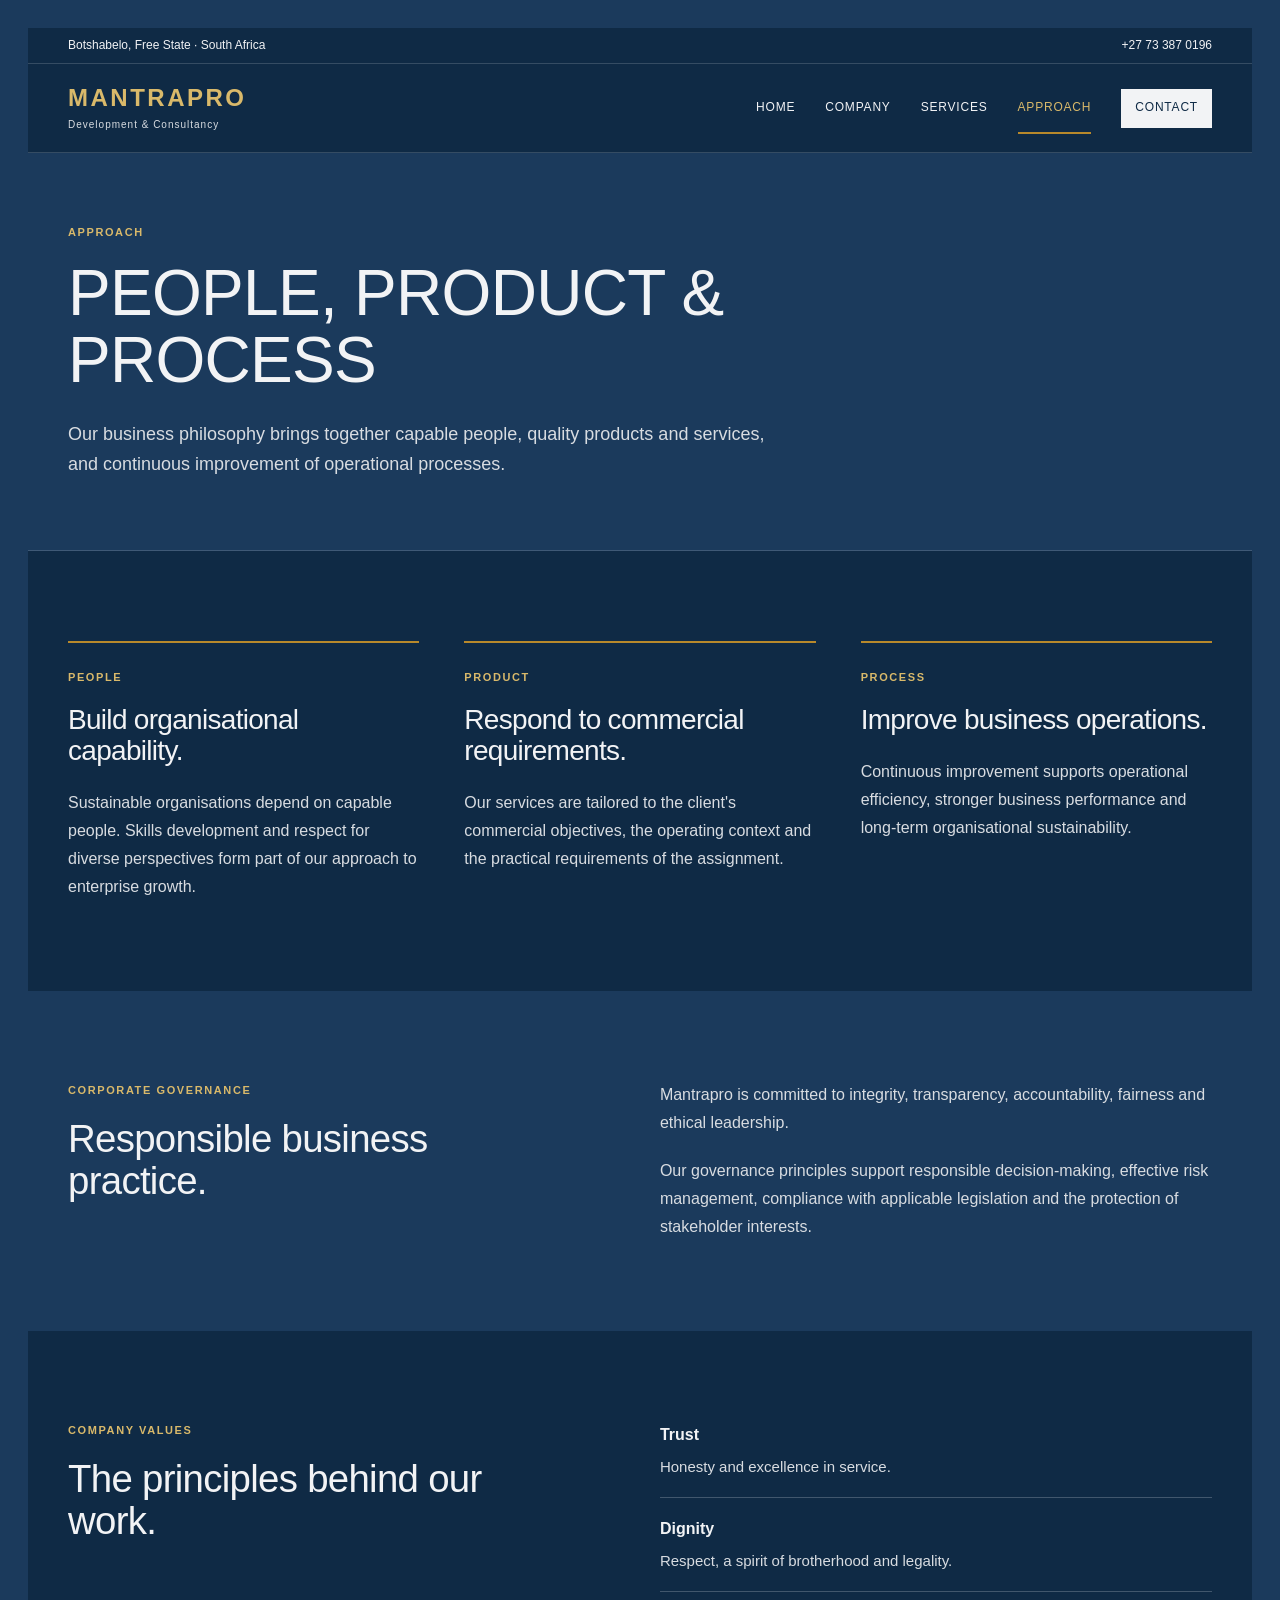
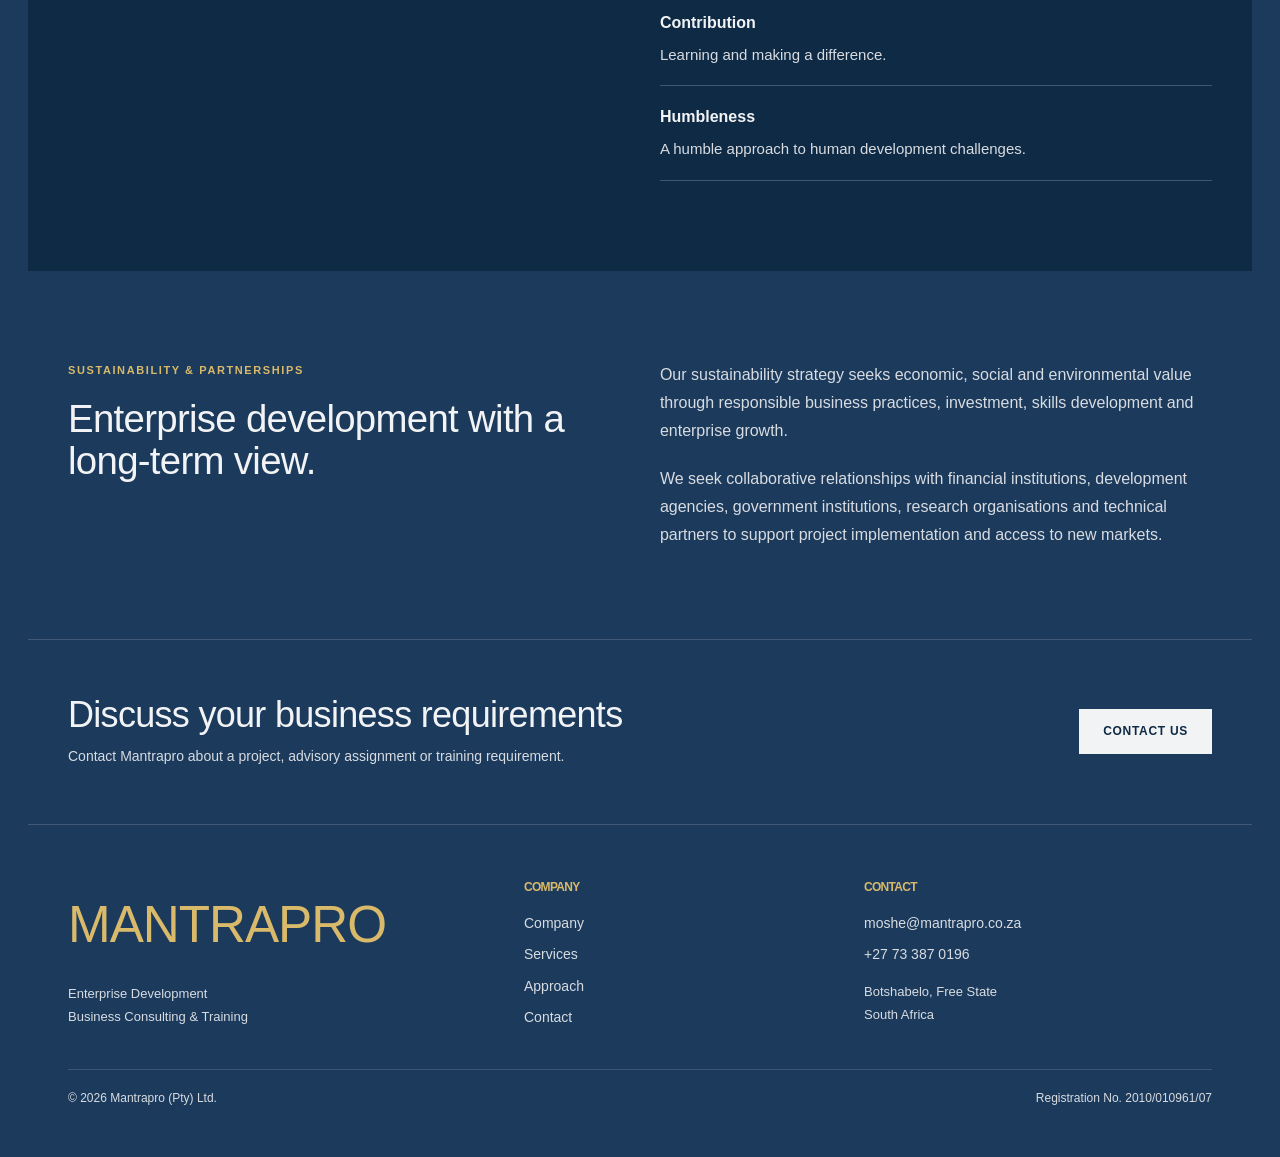
==== approach.html @ 4f61414f "Add initial website structure and content for Mantrapro - Created RESEARCH.md to document design dec" ====
<!DOCTYPE html>
<html lang="en">
<head>
  <meta charset="UTF-8">
  <meta name="viewport" content="width=device-width, initial-scale=1">
  <meta name="description" content="Approach at Mantrapro (Pty) Ltd, a Free State enterprise development and business consulting company established in 1997.">
  <meta name="theme-color" content="#0f2a45">
  <title>Approach | Mantrapro</title>
  <link rel="stylesheet" href="styles.css">
  <script src="script.js" defer></script>
</head>
<body>
  <a class="skip-link" href="#main">Skip to content</a>
  <div class="utility"><div class="container utility-inner"><span>Botshabelo, Free State &middot; South Africa</span><a href="tel:+27733870196">+27 73 387 0196</a></div></div>
  <header class="header" id="header">
    <div class="container header-inner">
      <a class="brand" href="index.html" aria-label="Mantrapro home"><span class="brand-name">MANTRAPRO</span><span class="brand-description">Development & Consultancy</span></a>
      <button class="menu-toggle" type="button" aria-expanded="false" aria-controls="navigation">Menu</button>
      <nav class="nav" id="navigation" aria-label="Main navigation">
        <a href="index.html">Home</a>
        <a href="company.html">Company</a>
        <a href="services.html">Services</a>
        <a href="approach.html" aria-current="page">Approach</a>
        <a href="contact.html">Contact</a>
      </nav>
    </div>
  </header>
  <main id="main">
<section class="page-intro"><div class="container"><p class="eyebrow">Approach</p><h1>People, product & process</h1><p class="lead">Our business philosophy brings together capable people, quality products and services, and continuous improvement of operational processes.</p></div></section>
<section class="section"><div class="container pillars"><article><p class="eyebrow">People</p><h2>Build organisational capability.</h2><p>Sustainable organisations depend on capable people. Skills development and respect for diverse perspectives form part of our approach to enterprise growth.</p></article><article><p class="eyebrow">Product</p><h2>Respond to commercial requirements.</h2><p>Our services are tailored to the client's commercial objectives, the operating context and the practical requirements of the assignment.</p></article><article><p class="eyebrow">Process</p><h2>Improve business operations.</h2><p>Continuous improvement supports operational efficiency, stronger business performance and long-term organisational sustainability.</p></article></div></section>
<section class="section soft"><div class="container split"><div><p class="eyebrow">Corporate governance</p><h2>Responsible business practice.</h2></div><div class="prose"><p>Mantrapro is committed to integrity, transparency, accountability, fairness and ethical leadership.</p><p>Our governance principles support responsible decision-making, effective risk management, compliance with applicable legislation and the protection of stakeholder interests.</p></div></div></section>
<section class="section"><div class="container split"><div><p class="eyebrow">Company values</p><h2>The principles behind our work.</h2></div><dl class="values-list"><div><dt>Trust</dt><dd>Honesty and excellence in service.</dd></div><div><dt>Dignity</dt><dd>Respect, a spirit of brotherhood and legality.</dd></div><div><dt>Contribution</dt><dd>Learning and making a difference.</dd></div><div><dt>Humbleness</dt><dd>A humble approach to human development challenges.</dd></div></dl></div></section>
<section class="section soft"><div class="container split"><div><p class="eyebrow">Sustainability & partnerships</p><h2>Enterprise development with a long-term view.</h2></div><div class="prose"><p>Our sustainability strategy seeks economic, social and environmental value through responsible business practices, investment, skills development and enterprise growth.</p><p>We seek collaborative relationships with financial institutions, development agencies, government institutions, research organisations and technical partners to support project implementation and access to new markets.</p></div></div></section><section class="enquiry"><div class="container enquiry-inner"><div><h2>Discuss your business requirements</h2><p>Contact Mantrapro about a project, advisory assignment or training requirement.</p></div><a class="button" href="contact.html">Contact us</a></div></section>
  </main>
  <footer class="footer"><div class="container footer-grid"><div><a class="footer-brand" href="index.html">MANTRAPRO</a><p>Enterprise Development<br>Business Consulting & Training</p></div><div><h2>Company</h2><nav aria-label="Footer navigation"><a class="" href="company.html">Company</a><a class="" href="services.html">Services</a><a class="" href="approach.html">Approach</a><a class="" href="contact.html">Contact</a></nav></div><div><h2>Contact</h2><a href="mailto:moshe@mantrapro.co.za">moshe@mantrapro.co.za</a><a href="tel:+27733870196">+27 73 387 0196</a><p>Botshabelo, Free State<br>South Africa</p></div></div><div class="container footer-bottom"><span>&copy; <span id="year">2026</span> Mantrapro (Pty) Ltd.</span><span>Registration No. 2010/010961/07</span></div></footer>
</body>
</html>
---- styles.css ----
﻿/* Shared presentation for all Mantrapro pages.
   Brand colours extracted from the company profile PDF. */
:root {
  --navy: #0f2a45;
  --navy-secondary: #1b3a5c;
  --blue: #2e74b5;
  --gold-light: #d9b96a;
  --ink: #1b3a5c;
  --muted: #5a6472;
  --gold: #b8892b;
  --paper: #f2f3f5;
  --line: #d8dce1;
  --width: 1160px;
}
* { box-sizing: border-box; }
html { scroll-padding-top: 30px; }
body { margin: 0; color: var(--ink); background: white; font-family: Arial, Helvetica, sans-serif; font-size: 16px; line-height: 1.75; }
a { color: inherit; text-decoration: none; }
a:hover { text-decoration: underline; text-underline-offset: 4px; }
a:focus-visible, button:focus-visible { outline: 3px solid var(--gold); outline-offset: 5px; }
img { display: block; max-width: 100%; }
figure, h1, h2, h3, p { margin: 0; }
h1, h2, h3 { color: var(--navy); line-height: 1.22; font-weight: 500; }
h1 { font-family: Georgia, 'Times New Roman', serif; font-size: clamp(36px, 4.3vw, 57px); letter-spacing: -.8px; }
h2 { font-family: Georgia, 'Times New Roman', serif; font-size: clamp(27px, 2.6vw, 35px); }
h3 { font-size: 19px; }
p + p { margin-top: 20px; }
.container { width: min(var(--width), calc(100% - 64px)); margin-inline: auto; }
.skip-link { position: absolute; left: 20px; top: -100px; z-index: 30; padding: 12px; background: white; }
.skip-link:focus { top: 12px; }
.utility { background: var(--navy); color: var(--paper); font-size: 13px; padding: 7px 0; }
.utility-inner { display: flex; justify-content: space-between; gap: 20px; }
.header { background: white; border-bottom: 1px solid var(--line); }
.header-inner { min-height: 104px; display: flex; align-items: center; justify-content: space-between; gap: 35px; }
.brand { display: block; flex-shrink: 0; }
.brand:hover { text-decoration: none; }
.brand-name { display: block; color: var(--gold); font-size: 27px; font-weight: 700; line-height: 1.25; letter-spacing: 2.5px; }
.brand-description { display: block; color: var(--muted); font-size: 12px; letter-spacing: 1px; margin-top: 3px; }
.nav { display: flex; align-items: center; gap: 30px; font-size: 14px; }
.nav a { padding: 14px 0; border-bottom: 2px solid transparent; }
.nav a[aria-current='page'] { border-color: var(--gold); color: var(--navy); font-weight: 700; }
.menu-toggle { display: none; padding: 9px 16px; background: white; color: var(--navy); border: 1px solid var(--line); font: inherit; cursor: pointer; }
.eyebrow { color: var(--navy-secondary); font-size: 12px; font-weight: 700; text-transform: uppercase; letter-spacing: 1.6px; margin-bottom: 18px; }
.lead { color: var(--muted); font-size: 18px; line-height: 1.7; max-width: 680px; margin-top: 24px; }
.home-intro { padding: 64px 0; }
.home-grid { display: grid; grid-template-columns: 1.15fr 1fr; gap: 56px; align-items: center; }
.home-copy h1 { font-size: clamp(36px, 3.8vw, 51px); line-height: 1.2; }
.home-copy .eyebrow { font-size: 11px; }
.home-photo img { width: 100%; aspect-ratio: 1.12; object-fit: cover; }
.home-photo figcaption { font-size: 12px; color: var(--muted); margin-top: 12px; }
.actions { margin-top: 30px; display: flex; flex-wrap: wrap; gap: 24px; align-items: center; }
.button { display: inline-block; background: var(--navy); color: white; border: 1px solid var(--navy); padding: 12px 23px; font-size: 14px; font-weight: 600; line-height: 1.6; }
.button:hover { text-decoration: none; background: var(--navy-secondary); }
.button.secondary { background: transparent; color: var(--navy); }
.button.secondary:hover { background: var(--line); }
.text-link { color: var(--navy); font-size: 14px; font-weight: 600; display: inline-block; border-bottom: 1px solid var(--gold); padding-bottom: 3px; }
.text-link:hover { text-decoration: none; border-color: var(--navy); }
.context-bar { background: var(--paper); border-block: 1px solid var(--line); }
.context-inner { display: flex; justify-content: space-between; flex-wrap: wrap; gap: 16px 30px; padding-block: 20px; font-size: 13px; color: var(--muted); }
.context-inner strong { color: var(--navy); font-weight: 600; }
.section { padding-block: 72px; }
.soft { background: var(--paper); }
.split { display: grid; grid-template-columns: 1fr 1.1fr; gap: 90px; }
.prose { color: var(--muted); }
.prose h2 { margin-bottom: 22px; }
.prose p + h2 { margin-top: 42px; }
.prose .text-link { margin-top: 24px; }
.section-heading { display: flex; align-items: end; justify-content: space-between; gap: 35px; margin-bottom: 32px; }
.service-overview { border-top: 1px solid var(--line); }
.service-overview > a { display: grid; grid-template-columns: 48px 1fr auto; gap: 24px; align-items: center; padding: 23px 0; border-bottom: 1px solid var(--line); }
.service-overview > a:hover { text-decoration: none; background: var(--line); }
.service-index { font-size: 13px; color: var(--muted); }
.service-view { color: var(--muted); font-size: 13px; }
.enquiry { padding: 42px 0; border-top: 1px solid var(--line); }
.enquiry-inner { display: flex; align-items: center; justify-content: space-between; gap: 35px; }
.enquiry h2 { font-size: 27px; }
.enquiry p { color: var(--muted); font-size: 14px; margin-top: 10px; }
.enquiry .button { flex-shrink: 0; }
.page-intro { padding: 58px 0 48px; background: var(--paper); border-bottom: 1px solid var(--line); }
.page-intro h1 { max-width: 850px; }
.content-sidebar { display: grid; grid-template-columns: 1.7fr 1fr; gap: 80px; align-items: start; }
.fact-panel { border-top: 3px solid var(--gold); background: var(--paper); padding: 28px; }
.fact-panel h2 { font: 600 19px Arial, sans-serif; }
dt { font-weight: 600; color: var(--navy); }
dd { margin: 0; color: var(--muted); }
.fact-panel dt { font-size: 12px; margin-top: 22px; }
.fact-panel dd { font-size: 15px; }
.fact-panel .button { margin-top: 15px; font-size: 13px; }
.two-columns { display: grid; grid-template-columns: 1fr 1fr; gap: 80px; }
.two-columns p:not(.eyebrow) { color: var(--muted); margin-top: 22px; }
.service-jump { display: flex; flex-wrap: wrap; gap: 8px 25px; padding-block: 24px; border-bottom: 1px solid var(--line); }
.jump-link { color: var(--muted); font-size: 13px; border-bottom: 1px solid var(--line); padding-bottom: 3px; }
.service-details { padding-top: 20px; }
.service-detail { display: grid; grid-template-columns: 1fr 1.2fr; gap: 90px; border-bottom: 1px solid var(--line); padding-block: 42px; }
.service-detail:last-child { border-bottom: 0; padding-bottom: 0; }
.service-audience { color: var(--navy); font-weight: 600; }
.prose .scope { font-size: 13px; margin-top: 22px; color: var(--muted); }
.pillars { display: grid; grid-template-columns: repeat(3, 1fr); gap: 45px; }
.pillars article { border-top: 2px solid var(--gold); padding-top: 25px; }
.pillars h2 { font-size: 28px; }
.pillars p:not(.eyebrow) { color: var(--muted); margin-top: 22px; }
.values-list { margin: 0; }
.values-list > div { padding: 17px 0; border-bottom: 1px solid var(--line); }
.values-list > div:first-child { padding-top: 0; }
.values-list dd { font-size: 15px; margin-top: 5px; }
.contact-grid { display: grid; grid-template-columns: 1fr 1fr; gap: 110px; }
.contact-person { margin-top: 23px; }
.contact-person span { font-size: 14px; color: var(--muted); }
.contact-methods { margin-top: 28px; }
.contact-methods dt { margin-top: 18px; font-size: 12px; text-transform: uppercase; letter-spacing: 1px; }
.contact-link { font-size: clamp(18px, 2.3vw, 25px); color: var(--navy); overflow-wrap: anywhere; }
.contact-help { font-size: 14px; color: var(--muted); margin-top: 22px; max-width: 450px; }
.address-panel { border-left: 1px solid var(--line); padding-left: 50px; }
.address-panel h2 { font-size: 25px; margin-bottom: 18px; }
.address-panel address { font-style: normal; color: var(--muted); }
.address-panel .text-link { margin-top: 20px; font-size: 13px; }
.address-panel .text-link + h2 { margin-top: 40px; }
.intro-text { margin-top: 18px; color: var(--muted); }
.service-context { background: var(--paper); border-left: 3px solid var(--gold); padding: 12px 16px; margin-top: 25px; font-size: 14px; }
.footer { background: var(--navy); color: var(--line); padding: 46px 0 20px; font-size: 14px; }
.footer-grid { display: grid; grid-template-columns: 1.4fr 1fr 1.2fr; gap: 50px; }
.footer-brand { color: var(--gold-light); font-size: 23px; font-weight: 700; letter-spacing: 2px; }
.footer h2 { color: white; font: 600 14px Arial, sans-serif; margin-bottom: 17px; }
.footer p { margin-top: 14px; font-size: 13px; }
.footer nav a, .footer-grid > div:last-child a { display: block; margin-bottom: 7px; overflow-wrap: anywhere; }
.footer-bottom { border-top: 1px solid #ffffff24; margin-top: 32px; padding-top: 18px; display: flex; justify-content: space-between; gap: 20px; font-size: 12px; }
@media (max-width: 950px) {
  .nav { gap: 20px; }
  .home-grid { gap: 32px; }
  .split, .service-detail, .content-sidebar, .two-columns { gap: 45px; }
  .contact-grid { gap: 50px; }
  .home-copy h1 { font-size: 39px; }
}
@media (max-width: 720px) {
  .container { width: calc(100% - 40px); }
  .utility-inner { font-size: 11px; gap: 10px; }
  .header-inner { min-height: 86px; flex-wrap: wrap; gap: 0; }
  .brand-name { font-size: 23px; }
  .brand-description { font-size: 11px; }
  .menu-toggle { display: block; font-size: 14px; }
  .nav { width: 100%; flex-wrap: wrap; gap: 6px 25px; padding: 12px 0 20px; }
  .header.js-ready .nav { display: none; }
  .header.js-ready .nav.is-open { display: flex; }
  .home-intro { padding: 40px 0; }
  .home-grid, .split, .content-sidebar, .two-columns, .service-detail, .pillars, .contact-grid { grid-template-columns: 1fr; gap: 30px; }
  .home-copy h1 { font-size: clamp(32px, 7.9vw, 45px); }
  .home-copy .eyebrow { font-size: 10px; letter-spacing: 1px; }
  .lead { font-size: 17px; }
  .home-photo img { aspect-ratio: 1.6; }
  .context-inner { flex-direction: column; gap: 9px; }
  .section { padding-block: 48px; }
  .section-heading, .enquiry-inner { align-items: start; flex-direction: column; gap: 22px; }
  .service-overview > a { grid-template-columns: 25px 1fr; gap: 15px; }
  .service-view { grid-column: 2; }
  .page-intro { padding: 40px 0; }
  .service-detail { padding-block: 30px; gap: 20px; }
  .service-details { padding-top: 10px; }
  .address-panel { border-left: 0; border-top: 1px solid var(--line); padding: 30px 0 0; }
  .footer-grid { grid-template-columns: 1fr 1fr; gap: 30px; }
  .footer-grid > div:first-child { grid-column: 1 / -1; }
  .footer-bottom { flex-direction: column; gap: 8px; }
}
@media (max-width: 400px) {
  .utility-inner { flex-direction: column; gap: 0; }
  .footer-grid { grid-template-columns: 1fr; }
}
@media (prefers-reduced-motion: reduce) {
  *, *::before, *::after { scroll-behavior: auto !important; transition: none !important; }
}

/* Screenshot-inspired art direction: navy surfaces, gold accents and editorial type. */
body { background: var(--navy-secondary); color: var(--paper); padding: 28px; max-width: 1600px; margin-inline: auto; font-weight: 400; }
main, .header, .footer { background: var(--navy); }
h1, h2, h3 { color: var(--paper); font-family: Arial, Helvetica, sans-serif; font-weight: 400; letter-spacing: -.7px; }
h1 { font-size: clamp(38px, 5vw, 66px); text-transform: uppercase; line-height: 1.05; }
h2 { font-size: clamp(27px, 3vw, 39px); line-height: 1.1; }
a:focus-visible, button:focus-visible, summary:focus-visible { outline: 3px solid var(--gold-light); outline-offset: 5px; }
.container { width: min(var(--width), calc(100% - 80px)); }
.utility { background: var(--navy); border-bottom: 1px solid #d8dce130; }
.utility-inner { font-size: 12px; }
.header { border-bottom: 1px solid #d8dce130; }
.header-inner { min-height: 88px; }
.brand-name { color: var(--gold-light); font-size: 24px; }
.brand-description { color: var(--line); font-size: 10px; }
.nav { font-size: 12px; text-transform: uppercase; letter-spacing: .8px; }
.nav a[aria-current='page'] { color: var(--gold-light); font-weight: 400; }
.nav a:last-child { background: var(--paper); color: var(--navy); padding: 8px 14px; border-color: transparent; }
.nav a:last-child[aria-current='page'] { background: var(--gold-light); }
.menu-toggle { background: transparent; color: var(--paper); border-color: #d8dce160; }
.eyebrow { color: var(--gold-light); font-size: 11px; }
.lead, .prose, dd, .contact-person span, .contact-help, .intro-text { color: var(--line); }
.text-link { color: var(--paper); border-color: var(--gold-light); }
.text-link:hover { border-color: var(--paper); }
.button { background: var(--paper); border-color: var(--paper); color: var(--navy); text-transform: uppercase; letter-spacing: .7px; font-size: 12px; }
.button:hover { background: var(--gold-light); border-color: var(--gold-light); color: var(--navy); }
.button.secondary { color: var(--paper); border-color: var(--gold-light); }
.button.secondary:hover { background: var(--navy-secondary); }
.section { padding-block: 90px; }
.soft, .page-intro, .fact-panel, .address-panel { background: var(--navy-secondary); }
.page-intro { border-color: #d8dce130; padding: 70px 0; }
.page-intro h1 { max-width: 900px; }
.page-intro .lead { max-width: 730px; }
.prose h2 { font-size: 27px; }
dt, .service-audience, .contact-link { color: var(--paper); }
.fact-panel dt, .service-index, .service-view, .jump-link, .prose .scope { color: var(--line); }
.fact-panel h2 { color: var(--paper); }
.service-jump, .service-detail, .values-list > div, .address-panel { border-color: #d8dce140; }
.service-jump { gap: 12px 25px; }
.jump-link { border-color: var(--gold); }
.service-detail h2 { text-transform: uppercase; font-size: 31px; }
.service-context { background: var(--navy-secondary); }
.pillars h2 { font-size: 28px; }
.pillars p:not(.eyebrow), .two-columns p:not(.eyebrow), .address-panel address { color: var(--line); }
.address-panel { padding: 35px; border-left: 2px solid var(--gold); }
.enquiry { background: var(--navy-secondary); padding: 55px 0; border-color: #d8dce130; }
.enquiry h2 { font-size: 36px; }
.enquiry p { color: var(--line); }
.footer { border-top: 1px solid #d8dce130; background: var(--navy-secondary); padding-top: 55px; }
.footer-brand { font-size: clamp(30px, 4vw, 52px); font-weight: 400; letter-spacing: -1px; }
.footer h2 { color: var(--gold-light); font-size: 12px; text-transform: uppercase; }
/* Home page composition mirrors the reference's photographic opening and card rhythm. */
.home-page .utility { display: none; }
.home-page .header { position: relative; z-index: 2; background: var(--navy); }
.template-hero { position: relative; min-height: 570px; isolation: isolate; }
.hero-image { position: absolute; inset: 0; width: 100%; height: 100%; object-fit: cover; object-position: 60% center; z-index: -2; }
.hero-tint { position: absolute; inset: 0; background: #0f2a45b8; z-index: -1; }
.hero-content { padding-top: 120px; padding-bottom: 50px; }
.hero-facts { display: flex; gap: 50px; margin-bottom: 80px; }
.hero-facts strong { display: block; font-size: 22px; font-weight: 400; line-height: 1.3; }
.hero-facts span { display: block; margin-top: 7px; font-size: 11px; color: var(--line); }
.hero-bottom { display: grid; grid-template-columns: 1.9fr 1fr; align-items: end; gap: 45px; }
.hero-bottom h1 { font-size: clamp(34px, 4.2vw, 60px); }
.hero-summary { font-size: 14px; color: var(--paper); max-width: 280px; }
.hero-summary .button { margin-top: 25px; }
.center-heading { text-align: center; margin-bottom: 45px; }
.center-heading h2 { font-size: 33px; }
.capability-grid { display: grid; grid-template-columns: repeat(3, 1fr); gap: 18px; }
.capability-card { background: var(--navy-secondary); padding: 25px; min-height: 280px; display: flex; flex-direction: column; align-items: start; border: 1px solid transparent; }
.capability-card:hover { text-decoration: none; border-color: var(--gold); }
.capability-contact:hover { border-color: transparent; }
.card-number { color: #d8dce1a6; font-size: 12px; }
.capability-card h3 { margin-top: 45px; margin-bottom: 28px; font-size: 23px; line-height: 1.15; }
.capability-card p { margin-top: auto; color: var(--line); font-size: 14px; line-height: 1.6; }
.capability-card .text-link { margin-top: 18px; font-size: 12px; }
.company-feature { margin: 0 24px; display: grid; grid-template-columns: 1fr 1fr; min-height: 470px; }
.company-feature-copy { background: var(--navy-secondary); padding: 42px; display: flex; flex-direction: column; align-items: start; border-top: 2px solid var(--gold); }
.company-feature-copy > div { margin-top: auto; padding-top: 55px; max-width: 450px; }
.company-feature-copy > div > p:first-child { font-size: 21px; line-height: 1.35; }
.feature-description { font-size: 14px; color: var(--line); }
.company-feature-copy .text-link { margin-top: 22px; }
.company-feature > img { height: 100%; width: 100%; object-fit: cover; object-position: right center; }
.foundation-grid { display: grid; grid-template-columns: repeat(3, 1fr); gap: 28px; max-width: 900px; margin: auto; align-items: start; }
.foundation-grid article { padding: 30px 25px; text-align: center; background: var(--navy-secondary); }
.foundation-grid article:nth-child(2) { margin-top: 50px; }
.foundation-grid h3 { font-size: 23px; margin: 22px 0; }
.foundation-grid p { color: var(--line); font-size: 14px; }
.center-link { text-align: center; margin-top: 35px; }
.priorities { background: var(--navy-secondary); }
.priorities h2 { font-size: 35px; }
.faq-layout { display: grid; grid-template-columns: 1fr 1.4fr; gap: 80px; }
.faq-layout h2 { font-size: 30px; }
.faq-list details { border-bottom: 1px solid #d8dce140; padding: 20px 0; }
.faq-list details:first-child { padding-top: 0; }
.faq-list summary { cursor: pointer; font-size: 14px; text-transform: uppercase; line-height: 1.6; }
.faq-list details p { margin-top: 15px; color: var(--line); font-size: 14px; padding-right: 20px; }
.faq-list details a:not(.text-link) { text-decoration: underline; }
.skip-link { color: var(--navy); }
@media (min-width: 1000px) {
  .home-page .header { background: transparent; margin-bottom: -88px; border-bottom: none; }
  .home-page .template-hero { min-height: 650px; }
  .home-page .hero-content { padding-top: 185px; }
}
@media (max-width: 950px) {
  body { padding: 16px; }
  .container { width: calc(100% - 48px); }
  .hero-bottom { grid-template-columns: 1.6fr 1fr; gap: 30px; }
  .capability-card { padding: 20px; }
  .capability-card h3 { font-size: 20px; }
  .company-feature-copy { padding: 30px; }
}
@media (max-width: 720px) {
  body { padding: 10px; }
  .container { width: calc(100% - 36px); }
  .section { padding-block: 55px; }
  .header-inner { min-height: 80px; }
  .template-hero { min-height: 520px; }
  .hero-content { padding-top: 55px; padding-bottom: 35px; }
  .hero-facts { gap: 20px; margin-bottom: 55px; justify-content: space-between; }
  .hero-facts strong { font-size: 18px; }
  .hero-facts span { font-size: 10px; max-width: 95px; }
  .hero-bottom, .faq-layout { grid-template-columns: 1fr; gap: 30px; }
  .hero-bottom h1 { font-size: clamp(29px, 7vw, 47px); }
  .hero-summary { max-width: 440px; }
  .capability-grid { grid-template-columns: repeat(2, 1fr); gap: 12px; }
  .capability-card { min-height: 265px; padding: 18px; }
  .capability-card h3 { font-size: 18px; margin-top: 30px; }
  .capability-card p { font-size: 13px; }
  .company-feature { margin: 0 14px; grid-template-columns: 1fr; }
  .company-feature-copy { padding: 30px; min-height: 360px; }
  .company-feature > img { height: 280px; }
  .foundation-grid { grid-template-columns: 1fr; gap: 15px; }
  .foundation-grid article:nth-child(2) { margin-top: 0; }
  .foundation-grid article { padding: 25px; }
  .page-intro { padding: 45px 0; }
  .page-intro h1 { font-size: 36px; }
  .enquiry h2 { font-size: 30px; }
  .address-panel { padding: 25px; border-top: 0; }
}
@media (max-width: 420px) {
  .capability-grid { grid-template-columns: 1fr; }
  .capability-card { min-height: 230px; }
  .hero-facts { gap: 12px; }
  .hero-facts strong { font-size: 16px; }
  .brand-name { font-size: 21px; }
}
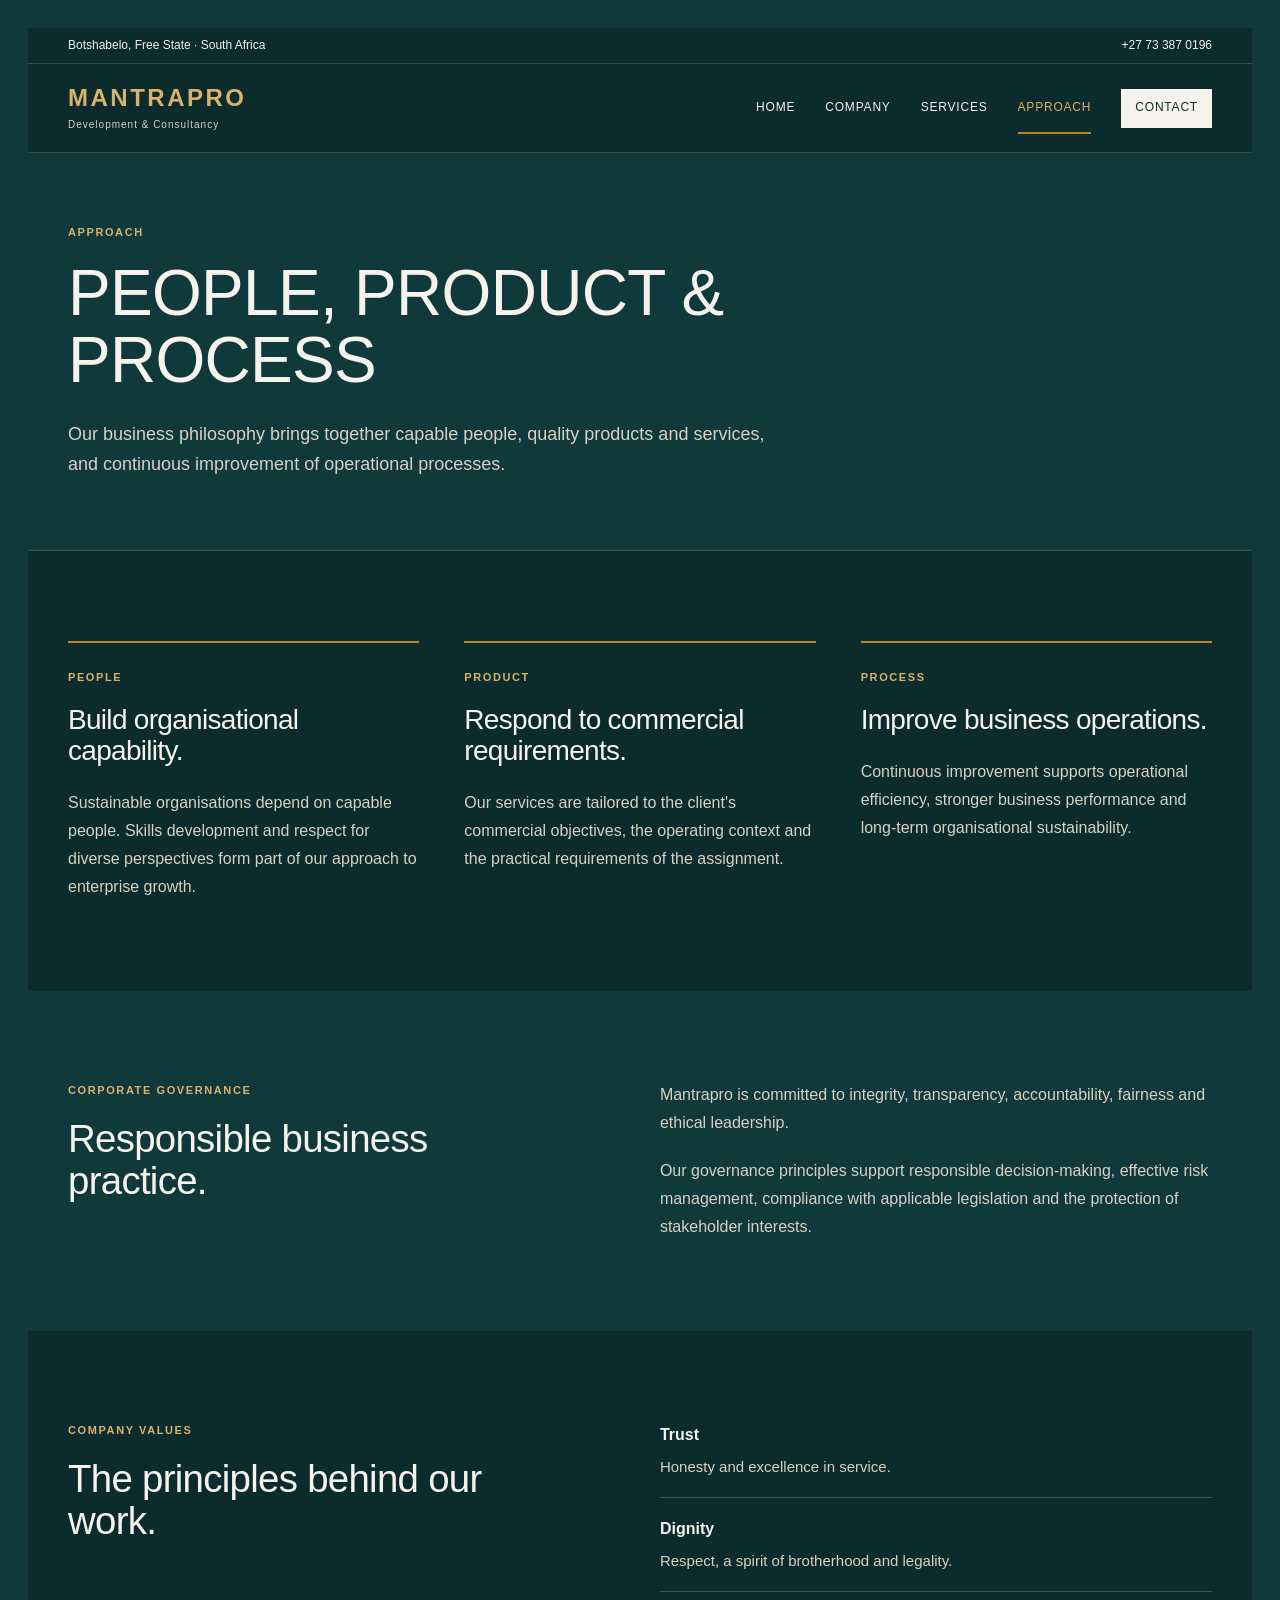
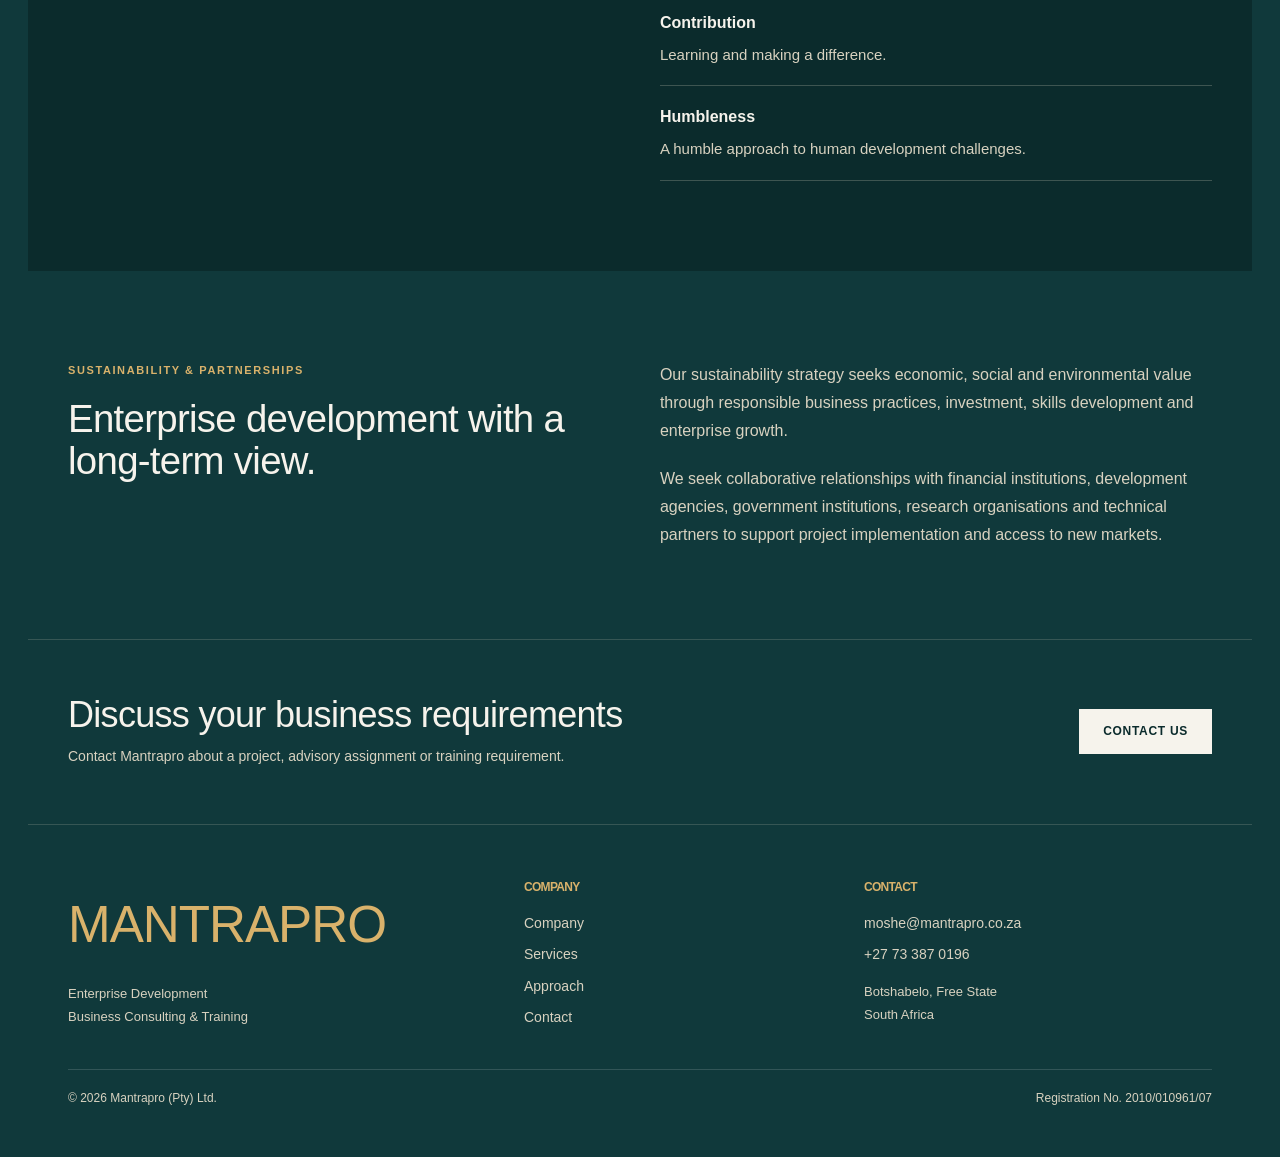
==== commit edb3f76b: "Update theme color across HTML files and adjust CSS variables for consistency" ====
--- a/approach.html
+++ b/approach.html
@@ -4,7 +4,7 @@
   <meta charset="UTF-8">
   <meta name="viewport" content="width=device-width, initial-scale=1">
   <meta name="description" content="Approach at Mantrapro (Pty) Ltd, a Free State enterprise development and business consulting company established in 1997.">
-  <meta name="theme-color" content="#0f2a45">
+  <meta name="theme-color" content="#0B2B2C">
   <title>Approach | Mantrapro</title>
   <link rel="stylesheet" href="styles.css">
   <script src="script.js" defer></script>
--- a/styles.css
+++ b/styles.css
@@ -1,15 +1,15 @@
 ﻿/* Shared presentation for all Mantrapro pages.
    Brand colours extracted from the company profile PDF. */
 :root {
-  --navy: #0f2a45;
-  --navy-secondary: #1b3a5c;
-  --blue: #2e74b5;
-  --gold-light: #d9b96a;
-  --ink: #1b3a5c;
-  --muted: #5a6472;
-  --gold: #b8892b;
-  --paper: #f2f3f5;
-  --line: #d8dce1;
+  --navy: #0B2B2C;
+  --navy-secondary: #10393B;
+  --blue: #10393B;
+  --gold-light: #D9B26B;
+  --ink: #1C1B17;
+  --muted: #4A473E;
+  --gold: #B9852E;
+  --paper: #F6F3EC;
+  --line: #D8D2C0;
   --width: 1160px;
 }
 * { box-sizing: border-box; }
@@ -176,9 +176,9 @@
 h2 { font-size: clamp(27px, 3vw, 39px); line-height: 1.1; }
 a:focus-visible, button:focus-visible, summary:focus-visible { outline: 3px solid var(--gold-light); outline-offset: 5px; }
 .container { width: min(var(--width), calc(100% - 80px)); }
-.utility { background: var(--navy); border-bottom: 1px solid #d8dce130; }
+.utility { background: var(--navy); border-bottom: 1px solid #D8D2C030; }
 .utility-inner { font-size: 12px; }
-.header { border-bottom: 1px solid #d8dce130; }
+.header { border-bottom: 1px solid #D8D2C030; }
 .header-inner { min-height: 88px; }
 .brand-name { color: var(--gold-light); font-size: 24px; }
 .brand-description { color: var(--line); font-size: 10px; }
@@ -186,7 +186,7 @@
 .nav a[aria-current='page'] { color: var(--gold-light); font-weight: 400; }
 .nav a:last-child { background: var(--paper); color: var(--navy); padding: 8px 14px; border-color: transparent; }
 .nav a:last-child[aria-current='page'] { background: var(--gold-light); }
-.menu-toggle { background: transparent; color: var(--paper); border-color: #d8dce160; }
+.menu-toggle { background: transparent; color: var(--paper); border-color: #D8D2C060; }
 .eyebrow { color: var(--gold-light); font-size: 11px; }
 .lead, .prose, dd, .contact-person span, .contact-help, .intro-text { color: var(--line); }
 .text-link { color: var(--paper); border-color: var(--gold-light); }
@@ -197,14 +197,14 @@
 .button.secondary:hover { background: var(--navy-secondary); }
 .section { padding-block: 90px; }
 .soft, .page-intro, .fact-panel, .address-panel { background: var(--navy-secondary); }
-.page-intro { border-color: #d8dce130; padding: 70px 0; }
+.page-intro { border-color: #D8D2C030; padding: 70px 0; }
 .page-intro h1 { max-width: 900px; }
 .page-intro .lead { max-width: 730px; }
 .prose h2 { font-size: 27px; }
 dt, .service-audience, .contact-link { color: var(--paper); }
 .fact-panel dt, .service-index, .service-view, .jump-link, .prose .scope { color: var(--line); }
 .fact-panel h2 { color: var(--paper); }
-.service-jump, .service-detail, .values-list > div, .address-panel { border-color: #d8dce140; }
+.service-jump, .service-detail, .values-list > div, .address-panel { border-color: #D8D2C040; }
 .service-jump { gap: 12px 25px; }
 .jump-link { border-color: var(--gold); }
 .service-detail h2 { text-transform: uppercase; font-size: 31px; }
@@ -212,10 +212,10 @@
 .pillars h2 { font-size: 28px; }
 .pillars p:not(.eyebrow), .two-columns p:not(.eyebrow), .address-panel address { color: var(--line); }
 .address-panel { padding: 35px; border-left: 2px solid var(--gold); }
-.enquiry { background: var(--navy-secondary); padding: 55px 0; border-color: #d8dce130; }
+.enquiry { background: var(--navy-secondary); padding: 55px 0; border-color: #D8D2C030; }
 .enquiry h2 { font-size: 36px; }
 .enquiry p { color: var(--line); }
-.footer { border-top: 1px solid #d8dce130; background: var(--navy-secondary); padding-top: 55px; }
+.footer { border-top: 1px solid #D8D2C030; background: var(--navy-secondary); padding-top: 55px; }
 .footer-brand { font-size: clamp(30px, 4vw, 52px); font-weight: 400; letter-spacing: -1px; }
 .footer h2 { color: var(--gold-light); font-size: 12px; text-transform: uppercase; }
 /* Home page composition mirrors the reference's photographic opening and card rhythm. */
@@ -223,7 +223,7 @@
 .home-page .header { position: relative; z-index: 2; background: var(--navy); }
 .template-hero { position: relative; min-height: 570px; isolation: isolate; }
 .hero-image { position: absolute; inset: 0; width: 100%; height: 100%; object-fit: cover; object-position: 60% center; z-index: -2; }
-.hero-tint { position: absolute; inset: 0; background: #0f2a45b8; z-index: -1; }
+.hero-tint { position: absolute; inset: 0; background: #0B2B2Cb8; z-index: -1; }
 .hero-content { padding-top: 120px; padding-bottom: 50px; }
 .hero-facts { display: flex; gap: 50px; margin-bottom: 80px; }
 .hero-facts strong { display: block; font-size: 22px; font-weight: 400; line-height: 1.3; }
@@ -238,7 +238,7 @@
 .capability-card { background: var(--navy-secondary); padding: 25px; min-height: 280px; display: flex; flex-direction: column; align-items: start; border: 1px solid transparent; }
 .capability-card:hover { text-decoration: none; border-color: var(--gold); }
 .capability-contact:hover { border-color: transparent; }
-.card-number { color: #d8dce1a6; font-size: 12px; }
+.card-number { color: #D8D2C0a6; font-size: 12px; }
 .capability-card h3 { margin-top: 45px; margin-bottom: 28px; font-size: 23px; line-height: 1.15; }
 .capability-card p { margin-top: auto; color: var(--line); font-size: 14px; line-height: 1.6; }
 .capability-card .text-link { margin-top: 18px; font-size: 12px; }
@@ -259,7 +259,7 @@
 .priorities h2 { font-size: 35px; }
 .faq-layout { display: grid; grid-template-columns: 1fr 1.4fr; gap: 80px; }
 .faq-layout h2 { font-size: 30px; }
-.faq-list details { border-bottom: 1px solid #d8dce140; padding: 20px 0; }
+.faq-list details { border-bottom: 1px solid #D8D2C040; padding: 20px 0; }
 .faq-list details:first-child { padding-top: 0; }
 .faq-list summary { cursor: pointer; font-size: 14px; text-transform: uppercase; line-height: 1.6; }
 .faq-list details p { margin-top: 15px; color: var(--line); font-size: 14px; padding-right: 20px; }
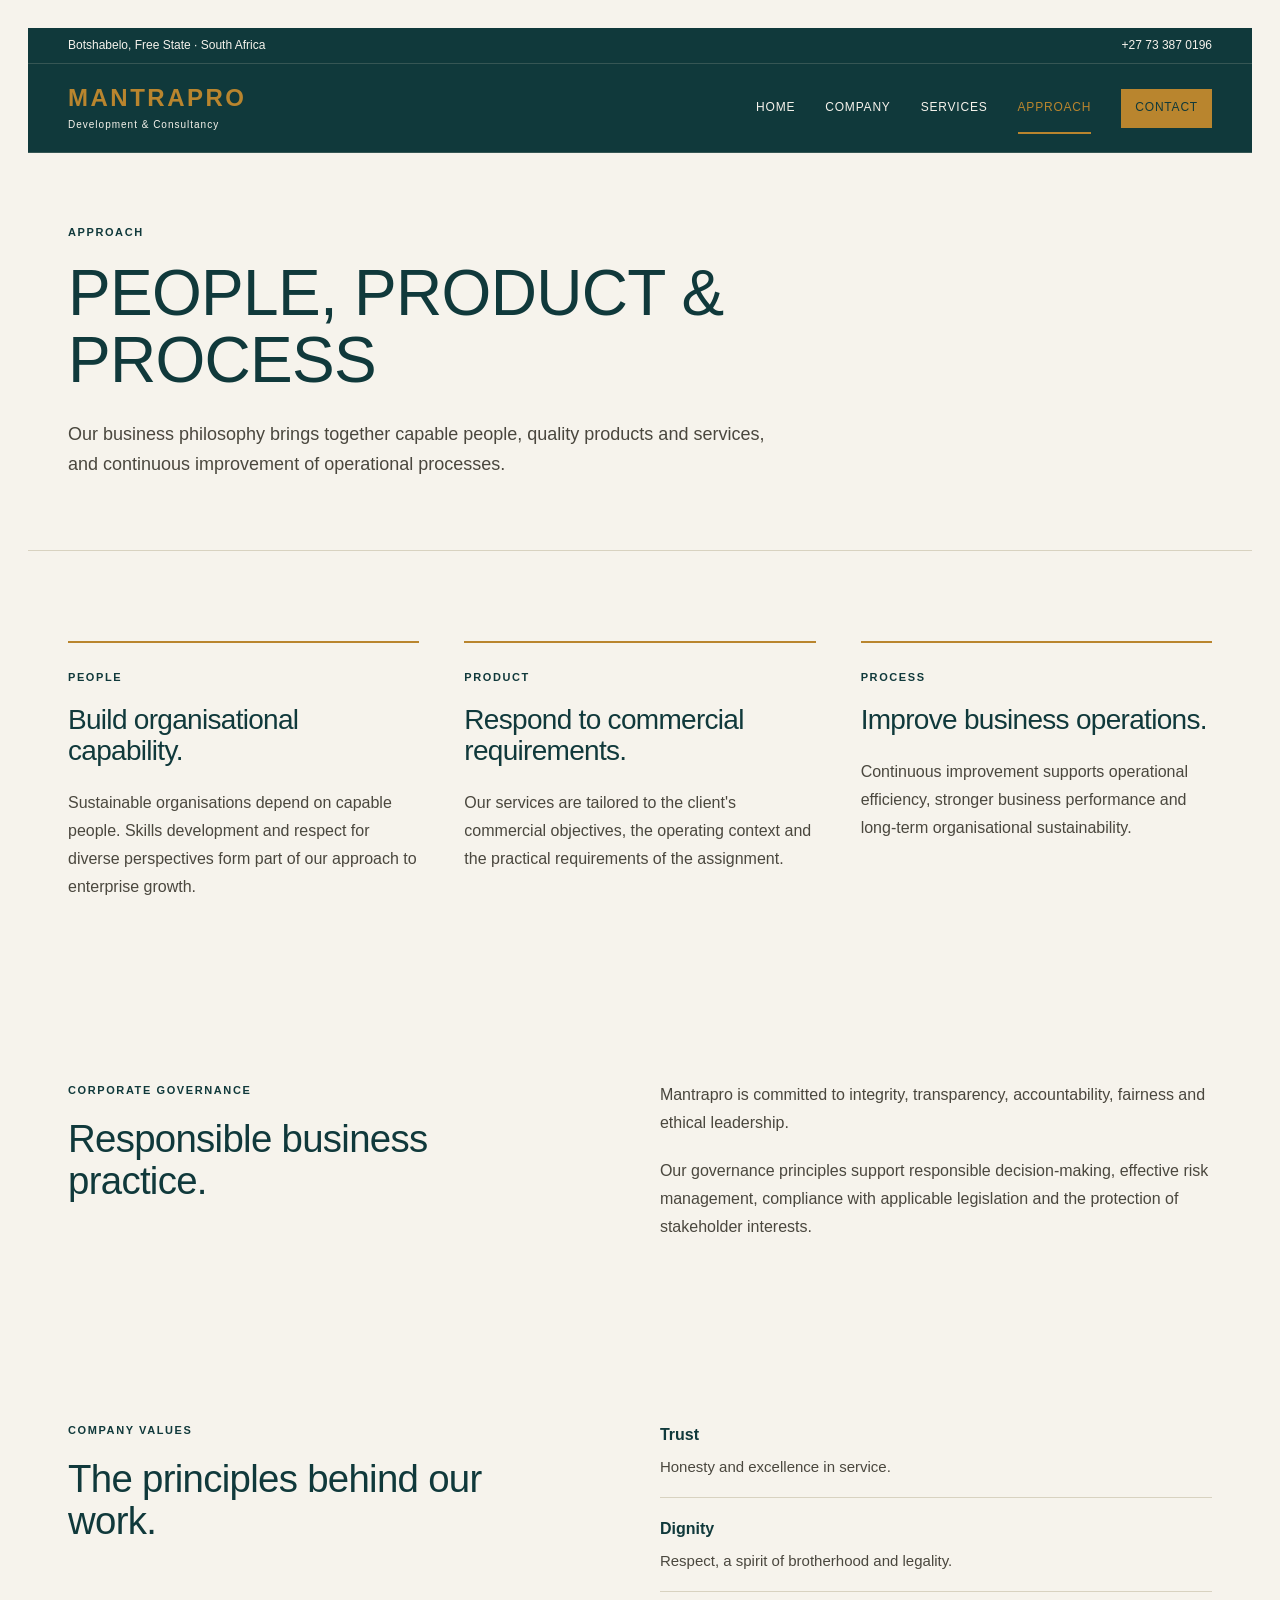
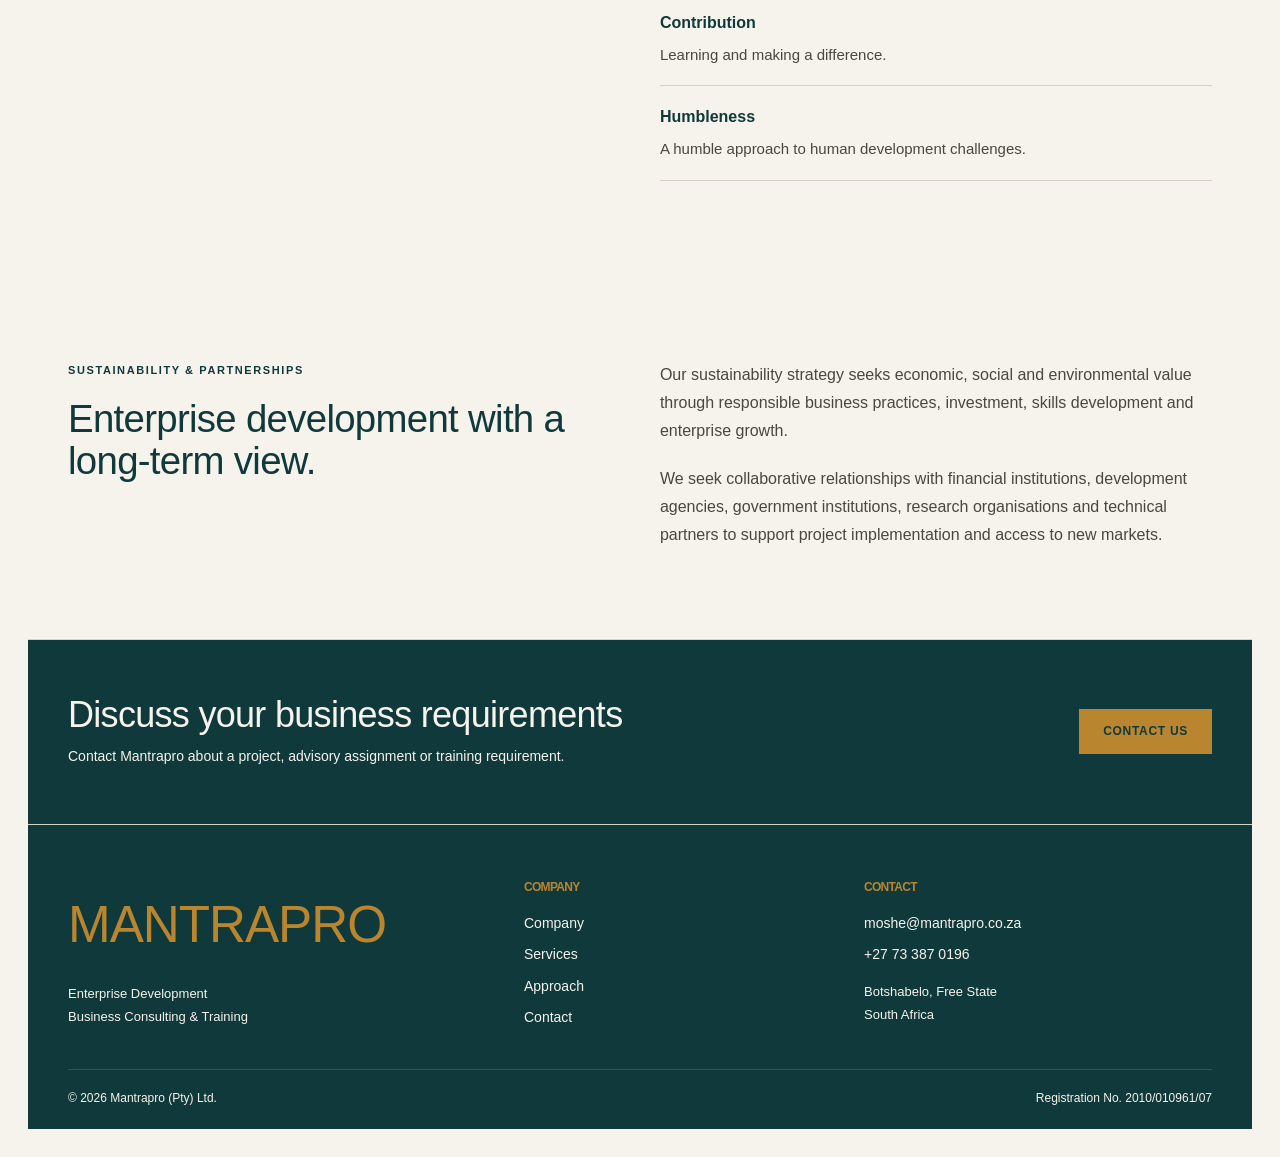
==== commit e7e68b80: "Update theme color to #10393B across all HTML files and adjust CSS variable in styles.css for consis" ====
--- a/approach.html
+++ b/approach.html
@@ -4,7 +4,7 @@
   <meta charset="UTF-8">
   <meta name="viewport" content="width=device-width, initial-scale=1">
   <meta name="description" content="Approach at Mantrapro (Pty) Ltd, a Free State enterprise development and business consulting company established in 1997.">
-  <meta name="theme-color" content="#0B2B2C">
+  <meta name="theme-color" content="#10393B">
   <title>Approach | Mantrapro</title>
   <link rel="stylesheet" href="styles.css">
   <script src="script.js" defer></script>
--- a/styles.css
+++ b/styles.css
@@ -1,7 +1,7 @@
 ﻿/* Shared presentation for all Mantrapro pages.
    Brand colours extracted from the company profile PDF. */
 :root {
-  --navy: #0B2B2C;
+  --navy: #10393B;
   --navy-secondary: #10393B;
   --blue: #10393B;
   --gold-light: #D9B26B;
@@ -313,3 +313,55 @@
   .hero-facts strong { font-size: 16px; }
   .brand-name { font-size: 21px; }
 }
+
+/* Colour balance: warm ivory surfaces, corporate teal features, muted gold accents. */
+body { background: var(--paper); color: var(--ink); }
+main { background: var(--paper); }
+h1, h2, h3 { color: var(--navy); }
+.utility, .header, .home-page .header { background: var(--navy); color: var(--paper); }
+.brand-name, .footer-brand { color: var(--gold); }
+.brand-description { color: var(--paper); }
+.nav a { color: var(--paper); }
+.nav a[aria-current='page'] { color: var(--gold); border-color: var(--gold); }
+.nav a:last-child, .nav a:last-child[aria-current='page'] { background: var(--gold); color: var(--navy); }
+.menu-toggle { color: var(--paper); border-color: var(--gold); }
+.eyebrow { color: var(--navy); }
+.lead, .prose, dd, .contact-person span, .contact-help, .intro-text { color: var(--muted); }
+.text-link { color: var(--navy); border-color: var(--gold); }
+.text-link:hover { border-color: var(--navy); }
+.button, .button:hover { background: var(--gold); border-color: var(--gold); color: var(--navy); }
+.button.secondary { background: transparent; color: var(--navy); border-color: var(--gold); }
+.button.secondary:hover { background: var(--gold); }
+a:focus-visible, button:focus-visible, summary:focus-visible { outline-color: var(--gold); }
+.soft, .page-intro, .fact-panel, .address-panel, .service-context { background: var(--paper); }
+.page-intro, .service-jump, .service-detail, .values-list > div, .address-panel { border-color: var(--line); }
+dt, .service-audience, .contact-link, .fact-panel h2 { color: var(--navy); }
+.fact-panel dt, .service-index, .service-view, .jump-link, .prose .scope { color: var(--muted); }
+.pillars p:not(.eyebrow), .two-columns p:not(.eyebrow), .address-panel address { color: var(--muted); }
+.hero-tint { background: #10393Bb8; }
+.hero-bottom h1, .hero-summary { color: var(--paper); }
+.hero-bottom .eyebrow, .hero-facts strong { color: var(--gold); }
+.hero-facts span { color: var(--paper); }
+.capability-card { background: #ECE7D9; }
+.card-number { color: var(--gold); }
+.capability-card p { color: var(--muted); }
+.company-feature-copy { background: var(--navy); color: var(--paper); }
+.company-feature-copy h2 { color: var(--paper); }
+.company-feature-copy .eyebrow { color: var(--gold); }
+.feature-description { color: var(--paper); }
+.company-feature-copy .text-link { color: var(--paper); }
+.foundation-grid article { background: #ECE7D9; }
+.foundation-grid p { color: var(--muted); }
+.foundation-grid .eyebrow { color: var(--navy); }
+.priorities, .enquiry { background: var(--navy); color: var(--paper); border-color: var(--line); }
+.priorities h2, .enquiry h2 { color: var(--paper); }
+.priorities .eyebrow { color: var(--gold); }
+.priorities .prose, .priorities .text-link, .enquiry p { color: var(--paper); }
+.faq-list details { border-color: var(--line); }
+.faq-list details p { color: var(--muted); }
+.footer { background: var(--navy); color: var(--paper); border-color: var(--line); }
+.footer h2 { color: var(--gold); }
+.skip-link { background: var(--paper); color: var(--navy); }
+@media (min-width: 1000px) {
+  .home-page .header { background: transparent; }
+}
